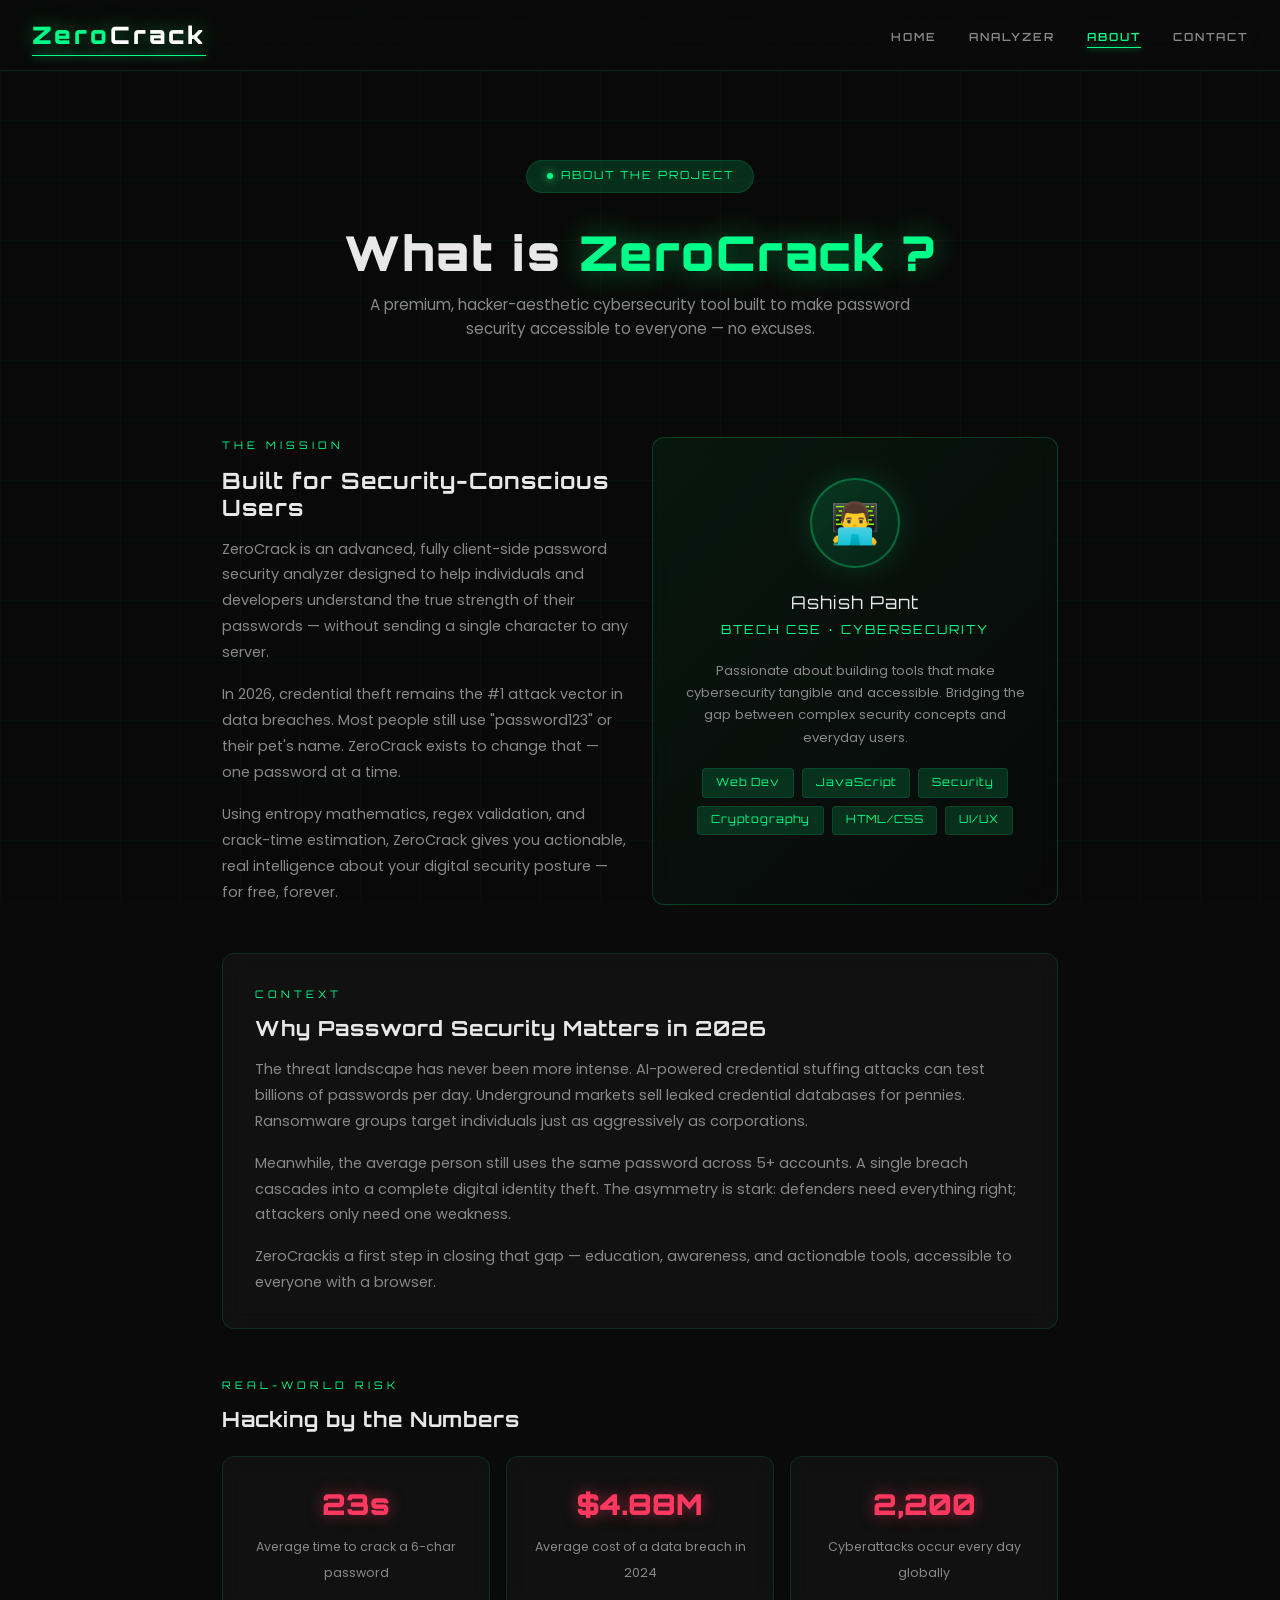
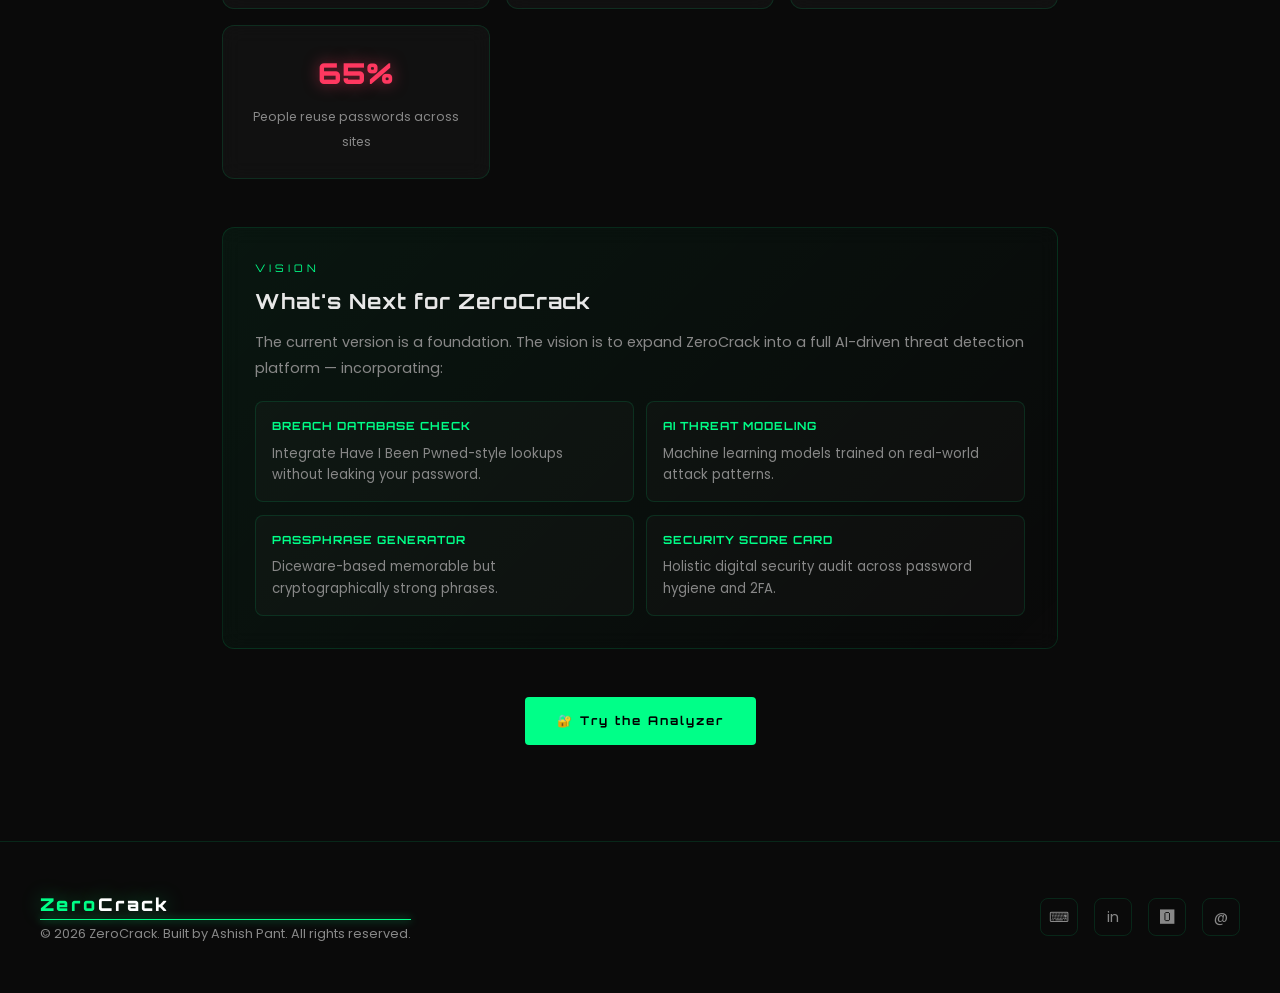
==== about.html @ cca0118d "update" ====
<!DOCTYPE html>
<html lang="en">
<head>
  <meta charset="UTF-8"/>
  <meta name="viewport" content="width=device-width, initial-scale=1.0"/>
  <title>CipherX — About</title>
  <meta name="description" content="About CipherX — the AI-powered password security analyzer built by Ashish Pant."/>
  <link rel="stylesheet" href="style.css"/>
</head>
<body>

  <canvas id="matrix-canvas" aria-hidden="true"></canvas>
  <div class="cyber-grid" aria-hidden="true"></div>

  <!-- NAVBAR -->
  <nav class="navbar">
    <a href="index.html" class="logo">Zero<span style="color:#fff">Crack</span></a>
    <ul class="nav-links">
      <li><a href="index.html">Home</a></li>
      <li><a href="analyzer.html">Analyzer</a></li>
      <li><a href="about.html">About</a></li>
      <li><a href="contact.html">Contact</a></li>
    </ul>
    <button class="nav-toggle" aria-label="Toggle navigation">
      <span></span><span></span><span></span>
    </button>
  </nav>

  <main class="page-wrapper">

    <!-- HERO -->
    <div class="about-hero">
      <span class="hero-badge"><span class="dot"></span>ABOUT THE PROJECT</span>
      <h1 class="hero-title" style="font-size:clamp(1.8rem,4vw,3rem);margin-bottom:0.8rem;">
        What is <span class="highlight">ZeroCrack ?</span>
      </h1>
      <p style="color:var(--text-muted);font-size:0.95rem;max-width:540px;margin:0 auto;">
        A premium, hacker-aesthetic cybersecurity tool built to make password security accessible to everyone — no excuses.
      </p>
    </div>

    <div class="about-container">

      <!-- About + Profile -->
      <div class="about-grid reveal">
        <div>
          <span class="section-label">The Mission</span>
          <h2 class="section-title" style="font-size:1.4rem;margin-bottom:1rem;">Built for Security-Conscious Users</h2>
          <p class="about-text">
            ZeroCrack is an advanced, fully client-side password security analyzer designed to help individuals and developers understand the true strength of their passwords — without sending a single character to any server.
          </p>
          <p class="about-text" style="margin-top:1rem;">
            In 2026, credential theft remains the #1 attack vector in data breaches. Most people still use "password123" or their pet's name. ZeroCrack exists to change that — one password at a time.
          </p>
          <p class="about-text" style="margin-top:1rem;">
            Using entropy mathematics, regex validation, and crack-time estimation, ZeroCrack gives you actionable, real intelligence about your digital security posture — for free, forever.
          </p>
        </div>

        <!-- Creator Profile -->
        <div class="profile-card glass-card">
          <div class="profile-avatar">👨‍💻</div>
          <div class="profile-name">Ashish Pant</div>
          <div class="profile-role">BTECH CSE · CYBERSECURITY</div>
          <p style="font-size:0.82rem;color:var(--text-muted);margin-bottom:1.2rem;line-height:1.7;">
            Passionate about building tools that make cybersecurity tangible and accessible. Bridging the gap between complex security concepts and everyday users.
          </p>
          <div class="skills-list">
            <span class="skill-badge">Web Dev</span>
            <span class="skill-badge">JavaScript</span>
            <span class="skill-badge">Security</span>
            <span class="skill-badge">Cryptography</span>
            <span class="skill-badge">HTML/CSS</span>
            <span class="skill-badge">UI/UX</span>
          </div>
        </div>
      </div>

      <!-- Why it matters in 2026 -->
      <div class="glass-card reveal" style="margin-top:3rem;">
        <span class="section-label">Context</span>
        <h2 class="section-title" style="font-size:1.3rem;margin-bottom:1rem;">Why Password Security Matters in 2026</h2>
        <p class="about-text">
          The threat landscape has never been more intense. AI-powered credential stuffing attacks can test billions of passwords per day. Underground markets sell leaked credential databases for pennies. Ransomware groups target individuals just as aggressively as corporations.
        </p>
        <p class="about-text" style="margin-top:1rem;">
          Meanwhile, the average person still uses the same password across 5+ accounts. A single breach cascades into a complete digital identity theft. The asymmetry is stark: defenders need everything right; attackers only need one weakness.
        </p>
        <p class="about-text" style="margin-top:1rem;">
          ZeroCrackis a first step in closing that gap — education, awareness, and actionable tools, accessible to everyone with a browser.
        </p>
      </div>

      <!-- Real-world risks -->
      <div style="margin-top:3rem;">
        <span class="section-label reveal">Real-World Risk</span>
        <h2 class="section-title reveal" style="font-size:1.3rem;">Hacking by the Numbers</h2>
        <div class="risk-grid reveal">
          <div class="glass-card risk-card">
            <span class="risk-number">23s</span>
            <span class="risk-label">Average time to crack a 6-char password</span>
          </div>
          <div class="glass-card risk-card">
            <span class="risk-number">$4.88M</span>
            <span class="risk-label">Average cost of a data breach in 2024</span>
          </div>
          <div class="glass-card risk-card">
            <span class="risk-number">2,200</span>
            <span class="risk-label">Cyberattacks occur every day globally</span>
          </div>
          <div class="glass-card risk-card">
            <span class="risk-number">65%</span>
            <span class="risk-label">People reuse passwords across sites</span>
          </div>
        </div>
      </div>

      <!-- Vision -->
      <div class="glass-card reveal" style="margin-top:3rem;background:linear-gradient(135deg,rgba(0,255,136,0.05),transparent);">
        <span class="section-label">Vision</span>
        <h2 class="section-title" style="font-size:1.3rem;margin-bottom:1rem;">What's Next for ZeroCrack</h2>
        <p class="about-text">
          The current version is a foundation. The vision is to expand ZeroCrack into a full AI-driven threat detection platform — incorporating:
        </p>
        <div style="margin-top:1.2rem;display:grid;grid-template-columns:1fr 1fr;gap:0.8rem;">
          <div class="tip-card" style="padding:1rem;">
            <strong>BREACH DATABASE CHECK</strong>
            Integrate Have I Been Pwned-style lookups without leaking your password.
          </div>
          <div class="tip-card" style="padding:1rem;">
            <strong>AI THREAT MODELING</strong>
            Machine learning models trained on real-world attack patterns.
          </div>
          <div class="tip-card" style="padding:1rem;">
            <strong>PASSPHRASE GENERATOR</strong>
            Diceware-based memorable but cryptographically strong phrases.
          </div>
          <div class="tip-card" style="padding:1rem;">
            <strong>SECURITY SCORE CARD</strong>
            Holistic digital security audit across password hygiene and 2FA.
          </div>
        </div>
      </div>

      <!-- CTA -->
      <div style="text-align:center;margin-top:3rem;" class="reveal">
        <a href="analyzer.html" class="btn-primary" style="font-size:0.75rem;">🔐 Try the Analyzer</a>
      </div>

    </div>
  </main>

  <!-- FOOTER -->
  <footer>
    <div class="footer-inner">
      <div>
        <div class="logo" style="font-size:1.1rem;margin-bottom:0.4rem;">Zero<span style="color:#fff">Crack</span></div>
        <p class="footer-copy">© 2026 ZeroCrack. Built by Ashish Pant. All rights reserved.</p>
      </div>
      <div class="social-links">
     <a href="https://github.com/ashish-pant78" target="_blank" aria-label="GitHub">⌨</a>
       <a href="https://www.linkedin.com/in/ashishpant78" target="_blank" aria-label="LinkedIn">in</a>
        <a href="https://www.instagram.com/pixeltoprogram7" target="_blank" aria-label="Instagram">🅾</a>
        <a href="mailto:ashishpant062@gmail.com" aria-label="Email">@</a>
      </div>
    </div>
  </footer>

  <script src="script.js"></script>
</body>
</html>
---- style.css ----
/* =============================================
   CipherX - Cybersecurity SaaS Stylesheet
   Author: Ashish Pant
   ============================================= */

@import url('https://fonts.googleapis.com/css2?family=Orbitron:wght@400;600;700;900&family=Poppins:wght@300;400;500;600&display=swap');

/* ---- CSS Variables ---- */
:root {
  --bg-primary: #0a0a0a;
  --bg-secondary: #111111;
  --bg-card: rgba(255,255,255,0.03);
  --neon-green: #00ff88;
  --neon-green-dim: rgba(0,255,136,0.15);
  --neon-green-glow: rgba(0,255,136,0.4);
  --neon-red: #ff3860;
  --neon-orange: #ff9f43;
  --neon-yellow: #ffd32a;
  --text-primary: #e8e8e8;
  --text-muted: #888;
  --border-glass: rgba(0,255,136,0.12);
  --font-head: 'Orbitron', monospace;
  --font-body: 'Poppins', sans-serif;
  --transition: 0.3s cubic-bezier(0.4,0,0.2,1);
  background-color: var(--neon-green);
  background-image: ;
}

/* ---- Reset & Base ---- */
*, *::before, *::after { box-sizing: border-box; margin: 0; padding: 0; }

html { scroll-behavior: smooth; }

body {
  background: var(--bg-primary);
  color: var(--text-primary);
  font-family: var(--font-body);
  line-height: 1.6;
  overflow-x: hidden;
}

/* ---- Scrollbar ---- */
::-webkit-scrollbar { width: 6px; }
::-webkit-scrollbar-track { background: var(--bg-secondary); }
::-webkit-scrollbar-thumb { background: var(--neon-green); border-radius: 3px; }

/* ---- Matrix Canvas Background ---- */
#matrix-canvas {
  position: fixed;
  top: 0; left: 0;
  width: 100%; height: 100%;
  z-index: 0;
  opacity: 0.04;
  pointer-events: none;
}

/* ---- Cyber Grid Overlay ---- */
.cyber-grid {
  position: fixed;
  inset: 0;
  background-image:
    linear-gradient(rgba(0,255,136,0.03) 1px, transparent 1px),
    linear-gradient(90deg, rgba(0,255,136,0.03) 1px, transparent 1px);
  background-size: 60px 60px;
  z-index: 0;
  pointer-events: none;
}

/* ---- Navbar ---- */
.navbar {
  position: fixed;
  top: 0; width: 100%;
  z-index: 1000;
  padding: 1rem 2rem;
  display: flex;
  align-items: center;
  justify-content: space-between;
  background: rgba(10,10,10,0.7);
  backdrop-filter: blur(20px);
  -webkit-backdrop-filter: blur(20px);
  border-bottom: 1px solid var(--border-glass);
  transition: var(--transition);
}

.navbar.scrolled {
  background: rgba(10,10,10,0.95);
  border-bottom-color: rgba(0,255,136,0.25);
}

.logo {
  font-family: var(--font-head);
  font-size: 1.5rem;
  font-weight: 900;
  color: var(--neon-green);
  text-decoration: none;
  letter-spacing: 3px;
  text-shadow: 0 0 20px var(--neon-green-glow), 0 0 40px rgba(0,255,136,0.2);
  position: relative;
}

.logo::after {
  content: '';
  position: absolute;
  bottom: -2px; left: 0;
  width: 100%; height: 1px;
  background: var(--neon-green);
  box-shadow: 0 0 8px var(--neon-green);
}

.nav-links {
  display: flex;
  gap: 2rem;
  list-style: none;
}

.nav-links a {
  font-family: var(--font-head);
  font-size: 0.7rem;
  font-weight: 600;
  letter-spacing: 2px;
  text-transform: uppercase;
  color: var(--text-muted);
  text-decoration: none;
  position: relative;
  transition: color var(--transition);
  padding: 0.3rem 0;
}

.nav-links a::after {
  content: '';
  position: absolute;
  bottom: 0; left: 0;
  width: 0; height: 1px;
  background: var(--neon-green);
  box-shadow: 0 0 6px var(--neon-green);
  transition: width var(--transition);
}

.nav-links a:hover,
.nav-links a.active {
  color: var(--neon-green);
}

.nav-links a:hover::after,
.nav-links a.active::after { width: 100%; }

.nav-toggle {
  display: none;
  flex-direction: column;
  gap: 5px;
  cursor: pointer;
  padding: 4px;
}

.nav-toggle span {
  display: block;
  width: 24px; height: 2px;
  background: var(--neon-green);
  transition: var(--transition);
  box-shadow: 0 0 4px var(--neon-green);
}

/* ---- Page Wrapper ---- */
.page-wrapper {
  position: relative;
  z-index: 1;
}

/* ---- Hero Section ---- */
.hero {
  min-height: 100vh;
  display: flex;
  flex-direction: column;
  align-items: center;
  justify-content: center;
  text-align: center;
  padding: 8rem 2rem 4rem;
  position: relative;
}

.hero-badge {
  display: inline-flex;
  align-items: center;
  gap: 0.5rem;
  background: var(--neon-green-dim);
  border: 1px solid var(--border-glass);
  border-radius: 50px;
  padding: 0.4rem 1.2rem;
  font-size: 0.7rem;
  font-family: var(--font-head);
  letter-spacing: 2px;
  color: var(--neon-green);
  margin-bottom: 2rem;
  animation: fadeInDown 0.8s ease forwards;
}

.hero-badge .dot {
  width: 6px; height: 6px;
  background: var(--neon-green);
  border-radius: 50%;
  box-shadow: 0 0 8px var(--neon-green);
  animation: pulse 2s infinite;
}

.hero-title {
  font-family: var(--font-head);
  font-size: clamp(2rem, 5vw, 4rem);
  font-weight: 900;
  line-height: 1.15;
  letter-spacing: 2px;
  margin-bottom: 1.5rem;
  animation: fadeInUp 0.9s ease 0.2s both;
}

.hero-title .highlight {
  color: var(--neon-green);
  text-shadow: 0 0 30px var(--neon-green-glow), 0 0 60px rgba(0,255,136,0.15);
  display: inline-block;
}

.hero-subtitle {
  font-size: 1.1rem;
  color: var(--text-muted);
  max-width: 520px;
  margin: 0 auto 2.5rem;
  animation: fadeInUp 0.9s ease 0.35s both;
  font-weight: 300;
}

.hero-cta {
  display: flex;
  gap: 1rem;
  justify-content: center;
  flex-wrap: wrap;
  animation: fadeInUp 0.9s ease 0.5s both;
}

/* ---- Buttons ---- */
.btn-primary {
  display: inline-flex;
  align-items: center;
  gap: 0.6rem;
  background: var(--neon-green);
  color: #000;
  font-family: var(--font-head);
  font-size: 0.75rem;
  font-weight: 700;
  letter-spacing: 2px;
  padding: 0.9rem 2rem;
  border: none;
  border-radius: 4px;
  cursor: pointer;
  text-decoration: none;
  transition: var(--transition);
  position: relative;
  overflow: hidden;
}

.btn-primary::before {
  content: '';
  position: absolute;
  inset: 0;
  background: rgba(255,255,255,0.15);
  transform: translateX(-100%);
  transition: transform 0.4s ease;
}

.btn-primary:hover::before { transform: translateX(0); }

.btn-primary:hover {
  box-shadow: 0 0 30px var(--neon-green-glow), 0 0 60px rgba(0,255,136,0.2);
  transform: translateY(-2px);
}

.btn-secondary {
  display: inline-flex;
  align-items: center;
  gap: 0.6rem;
  background: transparent;
  color: var(--neon-green);
  font-family: var(--font-head);
  font-size: 0.75rem;
  font-weight: 700;
  letter-spacing: 2px;
  padding: 0.9rem 2rem;
  border: 1px solid var(--border-glass);
  border-radius: 4px;
  cursor: pointer;
  text-decoration: none;
  transition: var(--transition);
}

.btn-secondary:hover {
  border-color: var(--neon-green);
  background: var(--neon-green-dim);
  box-shadow: 0 0 20px rgba(0,255,136,0.1);
  transform: translateY(-2px);
}

/* ---- Section Base ---- */
.section {
  padding: 6rem 2rem;
  position: relative;
  z-index: 1;
}

.section-label {
  font-family: var(--font-head);
  font-size: 0.65rem;
  letter-spacing: 4px;
  color: var(--neon-green);
  text-transform: uppercase;
  margin-bottom: 0.8rem;
  display: block;
}

.section-title {
  font-family: var(--font-head);
  font-size: clamp(1.6rem, 3vw, 2.5rem);
  font-weight: 700;
  letter-spacing: 1px;
  margin-bottom: 1rem;
  line-height: 1.2;
}

.section-sub {
  color: var(--text-muted);
  max-width: 500px;
  font-size: 0.95rem;
}

.container {
  max-width: 1200px;
  margin: 0 auto;
}

/* ---- Glass Cards ---- */
.glass-card {
  background: var(--bg-card);
  border: 1px solid var(--border-glass);
  border-radius: 12px;
  backdrop-filter: blur(10px);
  -webkit-backdrop-filter: blur(10px);
  padding: 2rem;
  transition: var(--transition);
  position: relative;
  overflow: hidden;
}

.glass-card::before {
  content: '';
  position: absolute;
  top: 0; left: 0; right: 0;
  height: 1px;
  background: linear-gradient(90deg, transparent, var(--neon-green), transparent);
  opacity: 0;
  transition: opacity var(--transition);
}

.glass-card:hover {
  border-color: rgba(0,255,136,0.3);
  transform: translateY(-4px);
  box-shadow: 0 20px 60px rgba(0,255,136,0.06), 0 0 0 1px rgba(0,255,136,0.1);
}

.glass-card:hover::before { opacity: 1; }

/* ---- Features Grid ---- */
.features-grid {
  display: grid;
  grid-template-columns: repeat(auto-fit, minmax(300px, 1fr));
  gap: 1.5rem;
  margin-top: 3rem;
}

.feature-icon {
  width: 48px; height: 48px;
  background: var(--neon-green-dim);
  border: 1px solid var(--border-glass);
  border-radius: 10px;
  display: flex;
  align-items: center;
  justify-content: center;
  font-size: 1.3rem;
  margin-bottom: 1.2rem;
  transition: var(--transition);
}

.glass-card:hover .feature-icon {
  background: rgba(0,255,136,0.2);
  border-color: rgba(0,255,136,0.4);
  box-shadow: 0 0 20px rgba(0,255,136,0.15);
}

.feature-title {
  font-family: var(--font-head);
  font-size: 0.9rem;
  font-weight: 700;
  letter-spacing: 1px;
  margin-bottom: 0.6rem;
  color: var(--text-primary);
}

.feature-desc {
  font-size: 0.88rem;
  color: var(--text-muted);
  line-height: 1.7;
}

/* ---- Stats Section ---- */
.stats-grid {
  display: grid;
  grid-template-columns: repeat(auto-fit, minmax(180px, 1fr));
  gap: 1.5rem;
  margin-top: 3rem;
}

.stat-card {
  text-align: center;
  padding: 2rem 1rem;
}

.stat-number {
  font-family: var(--font-head);
  font-size: 2.5rem;
  font-weight: 900;
  color: var(--neon-green);
  text-shadow: 0 0 20px var(--neon-green-glow);
  display: block;
  margin-bottom: 0.3rem;
}

.stat-label {
  font-size: 0.8rem;
  color: var(--text-muted);
  letter-spacing: 1px;
}

/* ---- CTA Section ---- */
.cta-section {
  text-align: center;
  padding: 6rem 2rem;
}

.cta-box {
  max-width: 700px;
  margin: 0 auto;
  padding: 4rem 3rem;
  background: linear-gradient(135deg, rgba(0,255,136,0.06) 0%, rgba(0,0,0,0) 100%);
  border: 1px solid rgba(0,255,136,0.2);
  border-radius: 16px;
  position: relative;
  overflow: hidden;
}

.cta-box::before {
  content: '';
  position: absolute;
  top: -50%; left: -50%;
  width: 200%; height: 200%;
  background: radial-gradient(circle, rgba(0,255,136,0.04) 0%, transparent 60%);
  pointer-events: none;
}

/* ---- Footer ---- */
footer {
  border-top: 1px solid var(--border-glass);
  padding: 3rem 2rem;
  position: relative;
  z-index: 1;
}

.footer-inner {
  max-width: 1200px;
  margin: 0 auto;
  display: flex;
  align-items: center;
  justify-content: space-between;
  flex-wrap: wrap;
  gap: 2rem;
}

.footer-copy {
  font-size: 0.8rem;
  color: var(--text-muted);
}

.social-links {
  display: flex;
  gap: 1rem;
}

.social-links a {
  width: 38px; height: 38px;
  border: 1px solid var(--border-glass);
  border-radius: 8px;
  display: flex;
  align-items: center;
  justify-content: center;
  color: var(--text-muted);
  text-decoration: none;
  font-size: 0.9rem;
  transition: var(--transition);
}

.social-links a:hover {
  border-color: var(--neon-green);
  color: var(--neon-green);
  box-shadow: 0 0 12px rgba(0,255,136,0.2);
}

/* ============================================
   ANALYZER PAGE
   ============================================ */
.analyzer-hero {
  padding: 10rem 2rem 4rem;
  text-align: center;
}

.analyzer-container {
  max-width: 760px;
  margin: 0 auto;
  padding: 0 2rem 6rem;
}

/* Password Input */
.input-wrapper {
  position: relative;
  margin-bottom: 1.5rem;
}

.input-label {
  display: block;
  font-family: var(--font-head);
  font-size: 0.65rem;
  letter-spacing: 3px;
  color: var(--neon-green);
  margin-bottom: 0.6rem;
  text-transform: uppercase;
}

.password-input {
  width: 100%;
  background: rgba(255,255,255,0.04);
  border: 1px solid var(--border-glass);
  border-radius: 8px;
  padding: 1rem 3.5rem 1rem 1.2rem;
  color: var(--text-primary);
  font-family: 'Courier New', monospace;
  font-size: 1.1rem;
  letter-spacing: 3px;
  transition: var(--transition);
  outline: none;
}

.password-input:focus {
  border-color: rgba(0,255,136,0.5);
  background: rgba(0,255,136,0.03);
  box-shadow: 0 0 0 3px rgba(0,255,136,0.08), 0 0 20px rgba(0,255,136,0.05);
}

.toggle-btn {
  position: absolute;
  right: 1rem;
  top: 50%;
  transform: translateY(-50%);
  background: none;
  border: none;
  color: var(--text-muted);
  cursor: pointer;
  font-size: 1.1rem;
  transition: color var(--transition);
  padding: 0.3rem;
}

.toggle-btn:hover { color: var(--neon-green); }

/* Strength Meter */
.strength-meter-wrap {
  margin-bottom: 1.5rem;
}

.strength-label-row {
  display: flex;
  justify-content: space-between;
  align-items: center;
  margin-bottom: 0.5rem;
}

.strength-text {
  font-family: var(--font-head);
  font-size: 0.7rem;
  letter-spacing: 2px;
  font-weight: 700;
  transition: color var(--transition);
}

.strength-percent {
  font-size: 0.75rem;
  color: var(--text-muted);
  font-family: var(--font-head);
}

.strength-bar-bg {
  height: 6px;
  background: rgba(255,255,255,0.05);
  border-radius: 3px;
  overflow: hidden;
}

.strength-bar {
  height: 100%;
  width: 0%;
  border-radius: 3px;
  transition: width 0.6s cubic-bezier(0.4,0,0.2,1), background 0.4s ease;
}

.strength-bar.weak     { background: linear-gradient(90deg, #ff3860, #ff6b6b); box-shadow: 0 0 10px rgba(255,56,96,0.5); }
.strength-bar.medium   { background: linear-gradient(90deg, #ff9f43, #ffcc80); box-shadow: 0 0 10px rgba(255,159,67,0.5); }
.strength-bar.strong   { background: linear-gradient(90deg, #ffd32a, #ffe082); box-shadow: 0 0 10px rgba(255,211,42,0.5); }
.strength-bar.vstrong  { background: linear-gradient(90deg, #00ff88, #69ffb4); box-shadow: 0 0 10px rgba(0,255,136,0.5); }

/* Checklist */
.checklist {
  display: grid;
  grid-template-columns: 1fr 1fr;
  gap: 0.7rem;
  margin-bottom: 1.5rem;
  padding: 1.5rem;
  background: rgba(255,255,255,0.02);
  border: 1px solid var(--border-glass);
  border-radius: 8px;
}

.check-item {
  display: flex;
  align-items: center;
  gap: 0.6rem;
  font-size: 0.82rem;
  color: var(--text-muted);
  transition: color var(--transition);
}

.check-item .icon {
  font-size: 0.9rem;
  transition: var(--transition);
  flex-shrink: 0;
}

.check-item.pass { color: var(--neon-green); }
.check-item.pass .icon { filter: drop-shadow(0 0 4px var(--neon-green)); }

/* Stats Row */
.stats-row {
  display: grid;
  grid-template-columns: 1fr 1fr;
  gap: 1rem;
  margin-bottom: 1.5rem;
}

.stat-box {
  background: rgba(255,255,255,0.02);
  border: 1px solid var(--border-glass);
  border-radius: 8px;
  padding: 1.2rem;
  text-align: center;
  transition: var(--transition);
}

.stat-box:hover {
  border-color: rgba(0,255,136,0.25);
}

.stat-box .val {
  font-family: var(--font-head);
  font-size: 1.3rem;
  font-weight: 700;
  color: var(--neon-green);
  display: block;
  text-shadow: 0 0 10px rgba(0,255,136,0.4);
}

.stat-box .lbl {
  font-size: 0.7rem;
  color: var(--text-muted);
  letter-spacing: 1px;
  margin-top: 0.2rem;
}

/* Suggestions */
.suggestions-box {
  background: rgba(0,255,136,0.03);
  border: 1px solid rgba(0,255,136,0.12);
  border-radius: 8px;
  padding: 1.5rem;
  margin-bottom: 1.5rem;
}

.suggestions-title {
  font-family: var(--font-head);
  font-size: 0.7rem;
  letter-spacing: 2px;
  color: var(--neon-green);
  margin-bottom: 1rem;
  display: flex;
  align-items: center;
  gap: 0.5rem;
}

.suggestion-item {
  display: flex;
  align-items: flex-start;
  gap: 0.6rem;
  font-size: 0.83rem;
  color: var(--text-muted);
  margin-bottom: 0.5rem;
  line-height: 1.5;
}

.suggestion-item::before {
  content: '▶';
  color: var(--neon-green);
  font-size: 0.6rem;
  margin-top: 0.2rem;
  flex-shrink: 0;
}

/* Action Buttons */
.action-row {
  display: flex;
  gap: 1rem;
  margin-bottom: 2rem;
  flex-wrap: wrap;
}

.action-row .btn-primary,
.action-row .btn-secondary {
  flex: 1;
  justify-content: center;
  min-width: 140px;
  font-size: 0.68rem;
}

/* Security Tips */
.tips-section {
  margin-top: 3rem;
  border-top: 1px solid var(--border-glass);
  padding-top: 2rem;
}

.tips-grid {
  display: grid;
  grid-template-columns: 1fr 1fr;
  gap: 1rem;
  margin-top: 1.5rem;
}

.tip-card {
  background: rgba(255,255,255,0.02);
  border: 1px solid var(--border-glass);
  border-radius: 8px;
  padding: 1.2rem;
  font-size: 0.83rem;
  color: var(--text-muted);
  line-height: 1.6;
  transition: var(--transition);
}

.tip-card:hover {
  border-color: rgba(0,255,136,0.2);
  color: var(--text-primary);
}

.tip-card strong {
  display: block;
  color: var(--neon-green);
  font-family: var(--font-head);
  font-size: 0.7rem;
  letter-spacing: 1px;
  margin-bottom: 0.4rem;
}

/* Loader */
.loader {
  display: none;
  align-items: center;
  justify-content: center;
  gap: 0.4rem;
  padding: 1rem;
}

.loader.active { display: flex; }

.loader-dot {
  width: 8px; height: 8px;
  background: var(--neon-green);
  border-radius: 50%;
  animation: loaderBounce 1.2s infinite ease-in-out;
  box-shadow: 0 0 6px var(--neon-green);
}

.loader-dot:nth-child(2) { animation-delay: 0.2s; }
.loader-dot:nth-child(3) { animation-delay: 0.4s; }

/* Results reveal */
.results-panel {
  opacity: 0;
  transform: translateY(20px);
  transition: opacity 0.5s ease, transform 0.5s ease;
}

.results-panel.visible {
  opacity: 1;
  transform: translateY(0);
}

/* ============================================
   ABOUT PAGE
   ============================================ */
.about-hero {
  padding: 10rem 2rem 4rem;
  text-align: center;
}

.about-container {
  max-width: 900px;
  margin: 0 auto;
  padding: 0 2rem 6rem;
}

.about-grid {
  display: grid;
  grid-template-columns: 1fr 1fr;
  gap: 1.5rem;
  margin-top: 2rem;
}

.about-text { font-size: 0.9rem; color: var(--text-muted); line-height: 1.8; }
.about-text + .about-text { margin-top: 1rem; }

.profile-card {
  background: linear-gradient(135deg, rgba(0,255,136,0.06) 0%, rgba(0,0,0,0) 100%);
  border: 1px solid rgba(0,255,136,0.2);
  border-radius: 12px;
  padding: 2.5rem 2rem;
  text-align: center;
}

.profile-avatar {
  width: 90px; height: 90px;
  background: linear-gradient(135deg, var(--neon-green-dim), rgba(0,255,136,0.08));
  border: 2px solid rgba(0,255,136,0.3);
  border-radius: 50%;
  display: flex;
  align-items: center;
  justify-content: center;
  font-size: 2.5rem;
  margin: 0 auto 1.2rem;
  box-shadow: 0 0 30px rgba(0,255,136,0.15);
}

.profile-name {
  font-family: var(--font-head);
  font-size: 1.1rem;
  color: var(--text-primary);
  margin-bottom: 0.3rem;
  letter-spacing: 1px;
}

.profile-role {
  font-size: 0.78rem;
  color: var(--neon-green);
  font-family: var(--font-head);
  letter-spacing: 2px;
  margin-bottom: 1.2rem;
}

.skills-list {
  display: flex;
  flex-wrap: wrap;
  gap: 0.5rem;
  justify-content: center;
}

.skill-badge {
  background: var(--neon-green-dim);
  border: 1px solid var(--border-glass);
  border-radius: 4px;
  padding: 0.3rem 0.8rem;
  font-size: 0.7rem;
  font-family: var(--font-head);
  letter-spacing: 1px;
  color: var(--neon-green);
}

.risk-grid {
  display: grid;
  grid-template-columns: repeat(auto-fit, minmax(200px, 1fr));
  gap: 1rem;
  margin-top: 1.5rem;
}

.risk-card {
  padding: 1.5rem;
  text-align: center;
}

.risk-number {
  font-family: var(--font-head);
  font-size: 1.8rem;
  font-weight: 900;
  color: var(--neon-red);
  text-shadow: 0 0 15px rgba(255,56,96,0.5);
  display: block;
  margin-bottom: 0.4rem;
}

.risk-label {
  font-size: 0.78rem;
  color: var(--text-muted);
}

/* ============================================
   CONTACT PAGE
   ============================================ */
.contact-hero {
  padding: 10rem 2rem 4rem;
  text-align: center;
}

.contact-container {
  max-width: 700px;
  margin: 0 auto;
  padding: 0 2rem 6rem;
}

.form-group {
  margin-bottom: 1.5rem;
}

.form-label {
  display: block;
  font-family: var(--font-head);
  font-size: 0.65rem;
  letter-spacing: 3px;
  color: var(--neon-green);
  margin-bottom: 0.5rem;
  text-transform: uppercase;
}

.form-input,
.form-textarea {
  width: 100%;
  background: rgba(255,255,255,0.03);
  border: 1px solid var(--border-glass);
  border-radius: 8px;
  padding: 0.9rem 1.2rem;
  color: var(--text-primary);
  font-family: var(--font-body);
  font-size: 0.9rem;
  transition: var(--transition);
  outline: none;
  resize: none;
}

.form-input:focus,
.form-textarea:focus {
  border-color: rgba(0,255,136,0.4);
  background: rgba(0,255,136,0.02);
  box-shadow: 0 0 0 3px rgba(0,255,136,0.07);
}

.form-input.error,
.form-textarea.error {
  border-color: rgba(255,56,96,0.5);
  box-shadow: 0 0 0 3px rgba(255,56,96,0.07);
}

.form-textarea { min-height: 140px; }

.error-msg {
  font-size: 0.75rem;
  color: var(--neon-red);
  margin-top: 0.3rem;
  display: none;
}

.error-msg.show { display: block; }

/* Submit button */
.btn-submit {
  width: 100%;
  justify-content: center;
  font-size: 0.75rem;
  padding: 1rem;
}

/* Success popup */
.popup-overlay {
  position: fixed;
  inset: 0;
  background: rgba(0,0,0,0.8);
  backdrop-filter: blur(4px);
  z-index: 2000;
  display: flex;
  align-items: center;
  justify-content: center;
  opacity: 0;
  pointer-events: none;
  transition: opacity 0.3s ease;
}

.popup-overlay.active {
  opacity: 1;
  pointer-events: all;
}

.popup-box {
  background: var(--bg-secondary);
  border: 1px solid rgba(0,255,136,0.3);
  border-radius: 12px;
  padding: 3rem 2.5rem;
  text-align: center;
  max-width: 400px;
  width: 90%;
  transform: scale(0.9);
  transition: transform 0.3s ease;
  box-shadow: 0 0 60px rgba(0,255,136,0.1);
}

.popup-overlay.active .popup-box { transform: scale(1); }

.popup-icon {
  font-size: 3rem;
  display: block;
  margin-bottom: 1rem;
  filter: drop-shadow(0 0 15px var(--neon-green));
}

.popup-title {
  font-family: var(--font-head);
  font-size: 1.1rem;
  color: var(--neon-green);
  margin-bottom: 0.7rem;
  letter-spacing: 2px;
}

.popup-text {
  font-size: 0.87rem;
  color: var(--text-muted);
  margin-bottom: 1.5rem;
}

/* ============================================
   ANIMATIONS
   ============================================ */
@keyframes fadeInDown {
  from { opacity: 0; transform: translateY(-20px); }
  to   { opacity: 1; transform: translateY(0); }
}

@keyframes fadeInUp {
  from { opacity: 0; transform: translateY(30px); }
  to   { opacity: 1; transform: translateY(0); }
}

@keyframes pulse {
  0%, 100% { box-shadow: 0 0 4px var(--neon-green); }
  50%       { box-shadow: 0 0 12px var(--neon-green), 0 0 20px var(--neon-green); }
}

@keyframes loaderBounce {
  0%, 80%, 100% { transform: scale(0.6); opacity: 0.5; }
  40%           { transform: scale(1); opacity: 1; }
}

@keyframes scanline {
  0%   { transform: translateY(-100%); }
  100% { transform: translateY(100vh); }
}

@keyframes glitch {
  0%, 100% { text-shadow: 0 0 20px var(--neon-green-glow); }
  25% { text-shadow: -2px 0 #ff003c, 2px 0 var(--neon-green); }
  75% { text-shadow: 2px 0 #ff003c, -2px 0 var(--neon-green); }
}

/* Scroll reveal */
.reveal {
  opacity: 0;
  transform: translateY(30px);
  transition: opacity 0.7s ease, transform 0.7s ease;
}

.reveal.revealed {
  opacity: 1;
  transform: translateY(0);
}

.reveal-delay-1 { transition-delay: 0.1s; }
.reveal-delay-2 { transition-delay: 0.2s; }
.reveal-delay-3 { transition-delay: 0.3s; }

/* ============================================
   RESPONSIVE
   ============================================ */
@media (max-width: 768px) {
  .nav-links {
    display: none;
    flex-direction: column;
    position: absolute;
    top: 100%; left: 0; right: 0;
    background: rgba(10,10,10,0.97);
    border-bottom: 1px solid var(--border-glass);
    padding: 1.5rem 2rem;
    gap: 1.2rem;
  }

  .nav-links.open { display: flex; }
  .nav-toggle { display: flex; }

  .hero-title { font-size: clamp(1.6rem, 8vw, 2.5rem); }
  .checklist { grid-template-columns: 1fr; }
  .stats-row { grid-template-columns: 1fr 1fr; }
  .tips-grid { grid-template-columns: 1fr; }
  .about-grid { grid-template-columns: 1fr; }
  .features-grid { grid-template-columns: 1fr; }
}

@media (max-width: 480px) {
  .stats-row { grid-template-columns: 1fr; }
  .action-row { flex-direction: column; }
  .cta-box { padding: 2.5rem 1.5rem; }
}
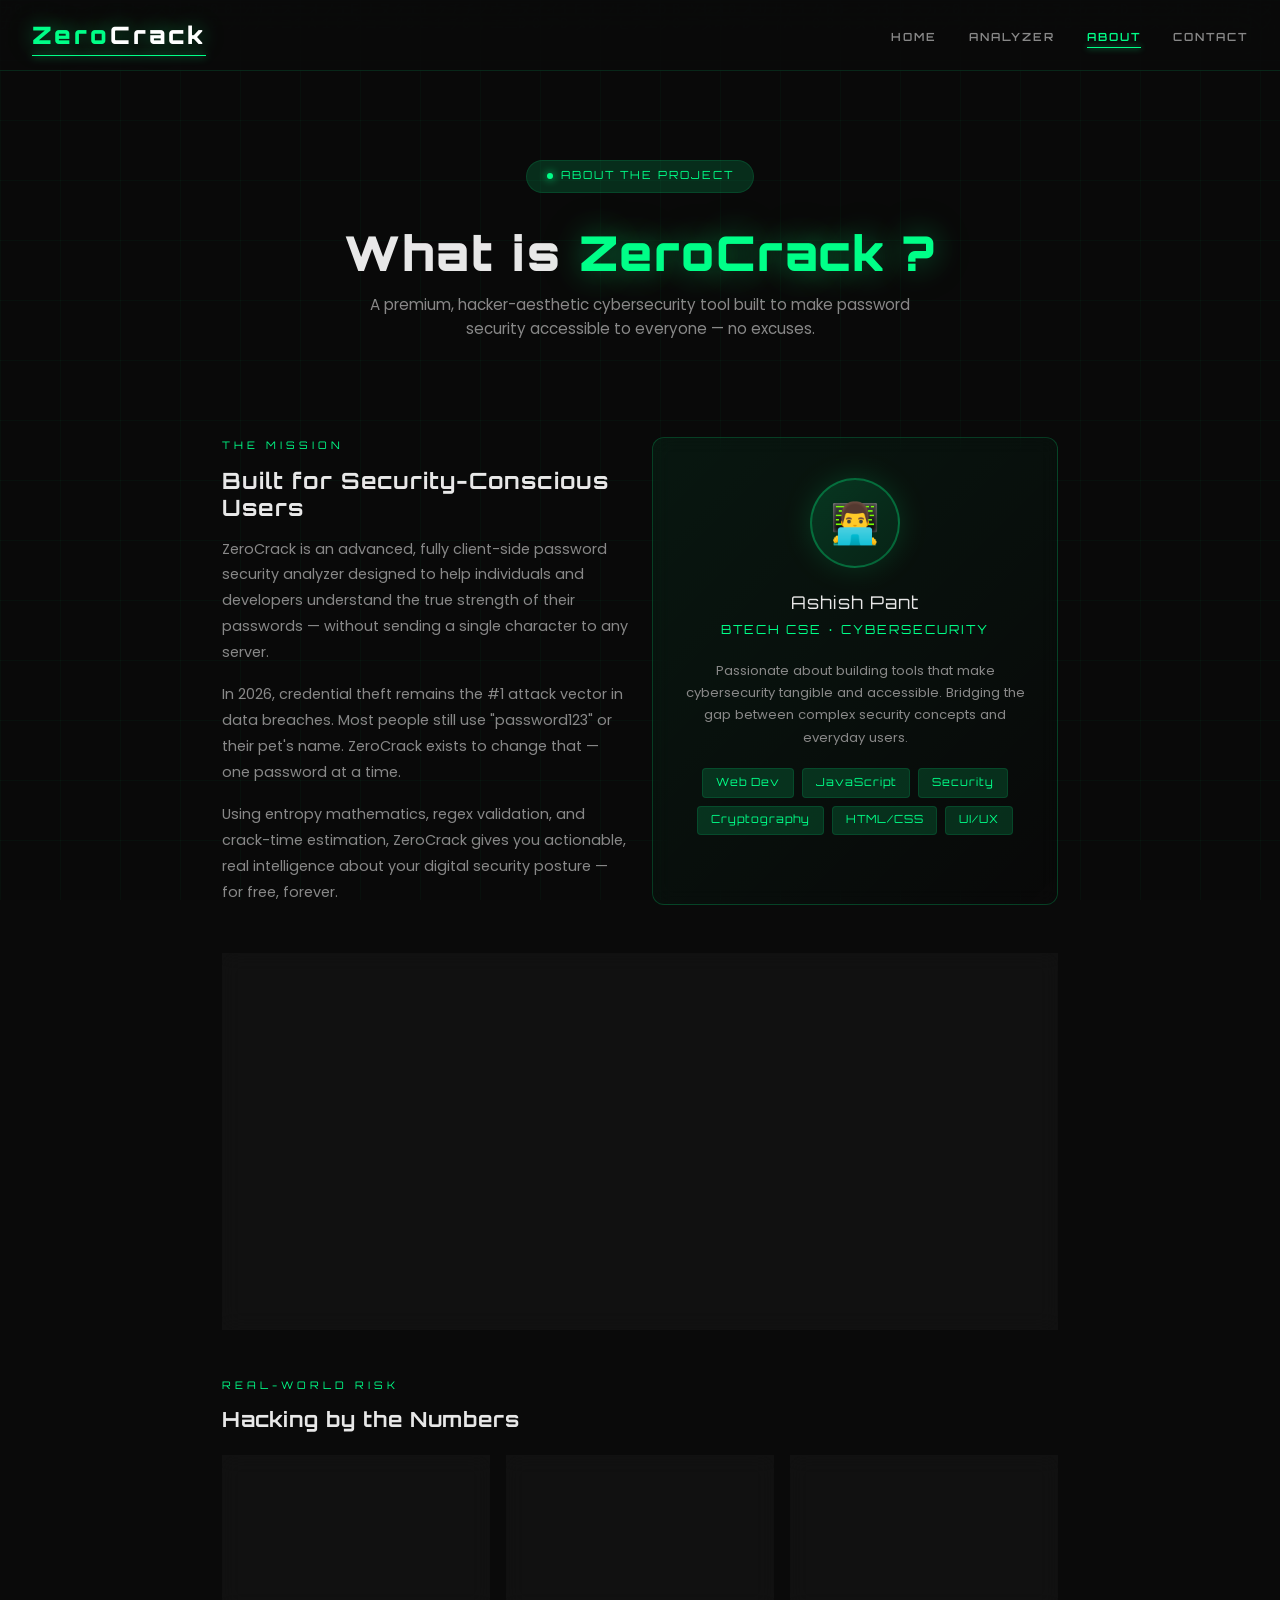
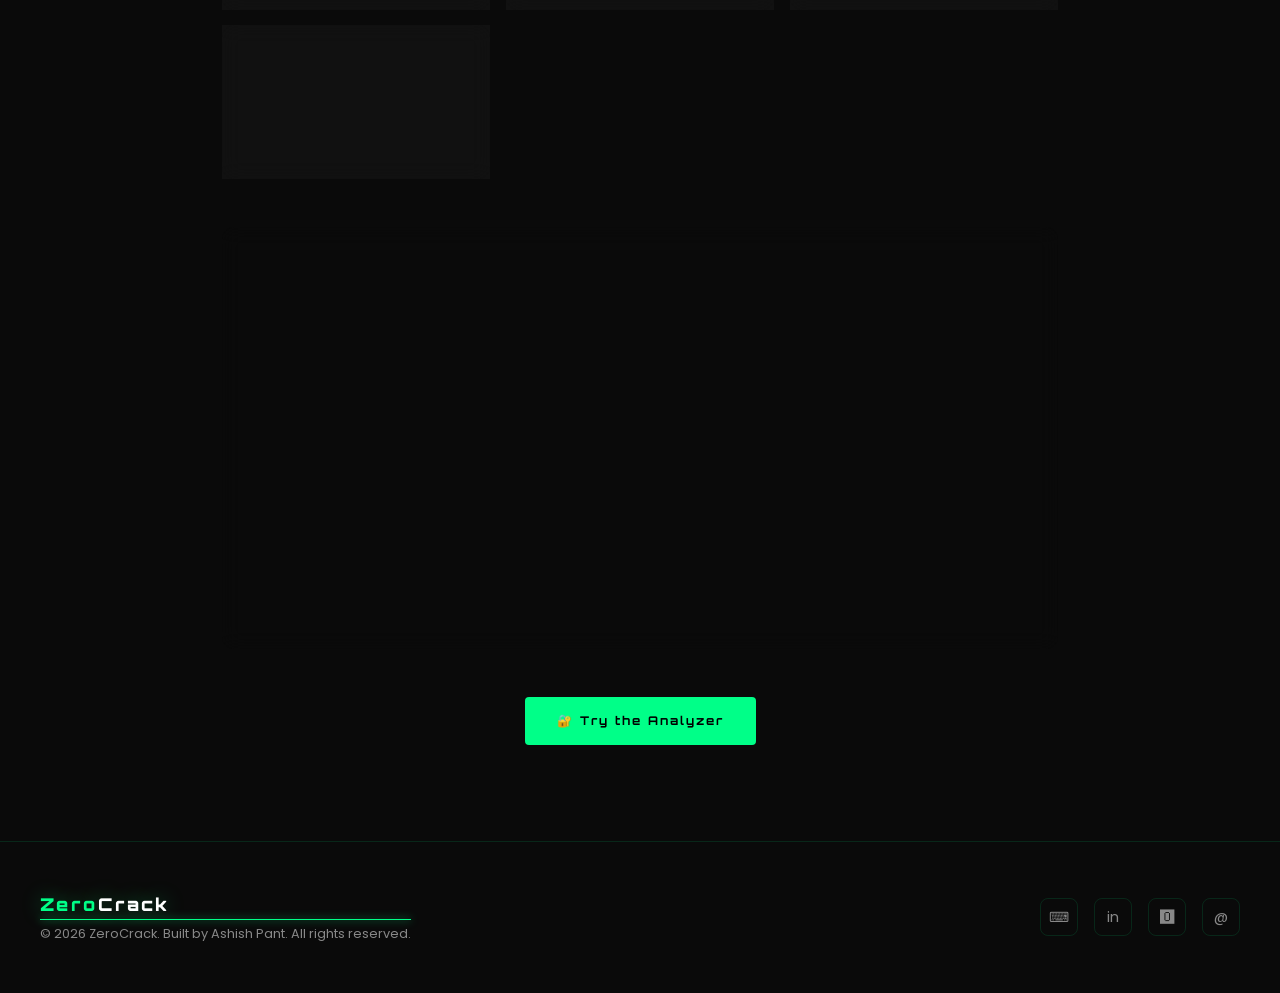
==== commit 33e6cccb: "Change title from 'CipherX' to 'ZeroCrack' Updated the title to reflect the new branding." ====
--- a/about.html
+++ b/about.html
@@ -3,7 +3,7 @@
 <head>
   <meta charset="UTF-8"/>
   <meta name="viewport" content="width=device-width, initial-scale=1.0"/>
-  <title>CipherX — About</title>
+  <title>ZeroCrack — About</title>
   <meta name="description" content="About CipherX — the AI-powered password security analyzer built by Ashish Pant."/>
   <link rel="stylesheet" href="style.css"/>
 </head>
